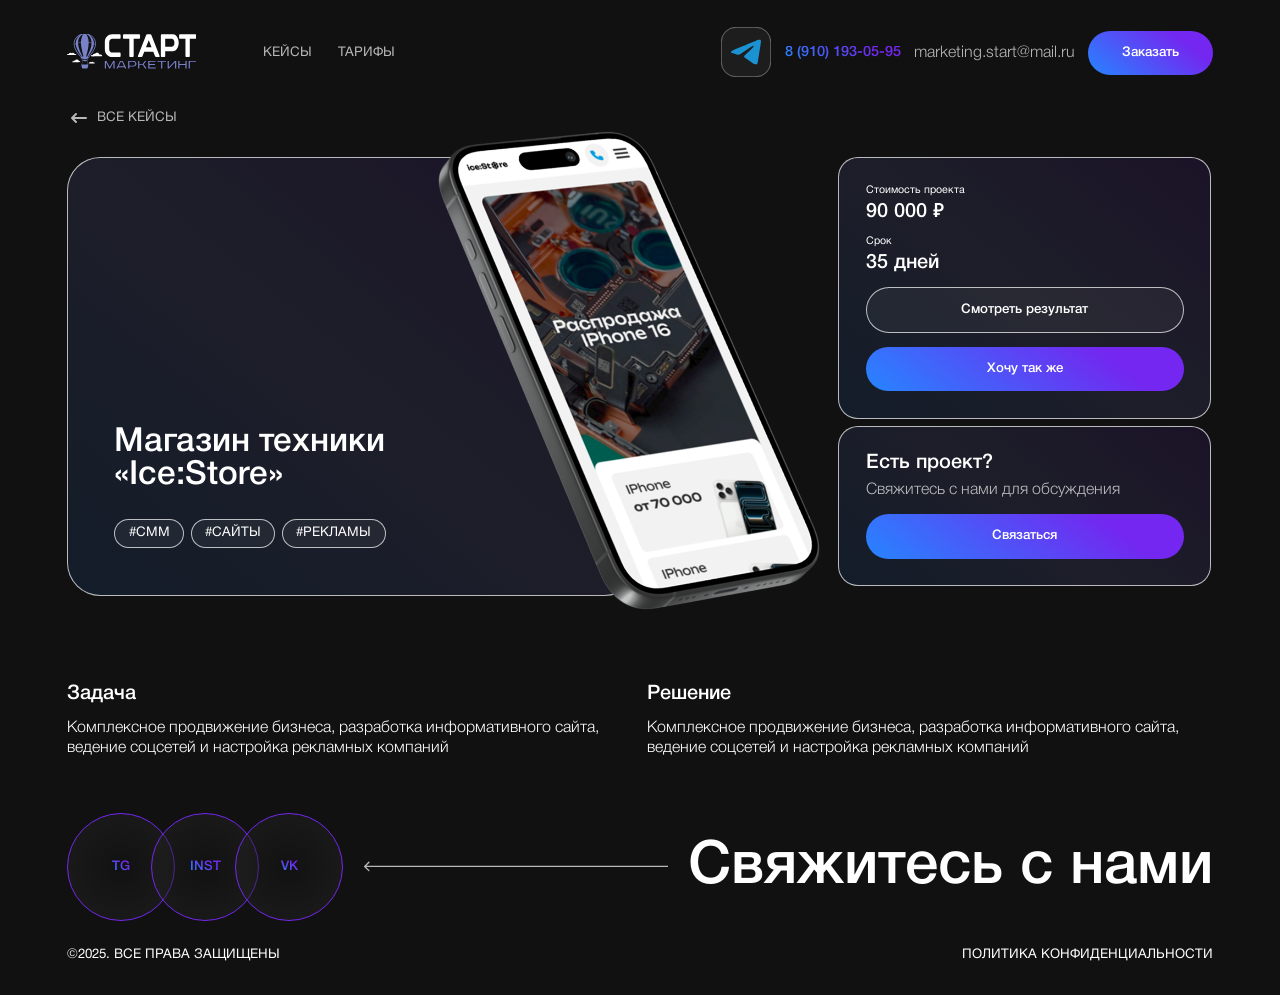
==== keys-item.html @ f18b422e "change" ====
<!DOCTYPE html>
<html lang="ru">

<head>
  <meta charset="UTF-8">
  <meta http-equiv="X-UA-Compatible" content="IE=edge">
  <meta name="viewport" content="width=device-width, initial-scale=1.0">
  <title>Document</title>
  <link rel="stylesheet" href="style/style.css">
  <link rel="stylesheet" href="./style/swiper-bundle.min.css">
</head>

<body>

  <header>
    <div class="container">
      <div class="header-l">
        <a href="/" class="logo">
          <img src="./media/icons/logo.svg" alt="">
        </a>
        <nav>
          <a href="" class="nav-item header-20">Кейсы</a>
          <a href="" class="nav-item header-20">Тарифы</a>
        </nav>

      </div>
      <div class="header-r">
        <a href="" class="tg">
          <svg width="50" height="50" viewBox="0 0 50 50" fill="none" xmlns="http://www.w3.org/2000/svg">
            <rect width="50" height="50" rx="15" fill="white" fill-opacity="0.05" />
            <rect x="0.25" y="0.25" width="49.5" height="49.5" rx="14.75" stroke="white" stroke-opacity="0.7"
              stroke-width="0.5" />
            <path
              d="M37.4558 12.8534C33.4981 14.4884 16.528 21.4998 11.8392 23.4108C8.69464 24.6348 10.5355 25.7825 10.5355 25.7825C10.5355 25.7825 13.2197 26.7004 15.5209 27.3889C17.8217 28.0775 19.0488 27.3126 19.0488 27.3126L29.863 20.0448C33.6978 17.4437 32.7776 19.5857 31.857 20.5039C29.863 22.4932 26.5651 25.6294 23.8039 28.1542C22.5768 29.2251 23.1902 30.1431 23.7274 30.6022C25.7213 32.2854 31.167 35.728 31.4736 35.9574C33.0938 37.1016 36.2808 38.7485 36.7655 35.2689L38.6829 23.2581C39.2966 19.2036 39.9101 15.4548 39.9866 14.3838C40.2169 11.7824 37.4558 12.8534 37.4558 12.8534Z"
              fill="#1B92D1" />
          </svg>
        </a>
        <a href="tel: 8 (910) 193-05-95" class="tel">8 (910) 193-05-95</a>
        <a href="mailto: marketing.start@mail.ru" class="mail">marketing.start@mail.ru</a>
        <button class="blue-button">Заказать</button>
      </div>
    </div>
  </header>

  <main>
    
    <div class="bred-crumbs">
        <div class="container">
            <svg width="24" height="24" viewBox="0 0 24 24" fill="none" xmlns="http://www.w3.org/2000/svg">
                <path d="M5 12H19M9 8L5 12L9 16" stroke="white" stroke-opacity="0.7" stroke-width="2" stroke-linecap="round" stroke-linejoin="round" />
              </svg>
            <a href="/" class="bred-crumbs-item">Все кейсы</a>
        </div>
    </div>
    <section class="keys-block">
        <div class="container">
            <div class="keys-b-l">
                <p class="keys-heading">Магазин техники «Ice:Store» </p>
                <div class="tags-wrapper">
                    <div class="tag-item">#СММ</div>
                    <div class="tag-item">#сайты</div>
                    <div class="tag-item">#рекламы</div>
                </div>
                <img class="keys-img" src="./media/keyses/1.png" alt="" class="keys-img">
            </div>
            <div class="keys-b-r">
                <div class="keys-b-t">
                    <div class="b-item">
                        <p class="heaidng">Стоимость проекта</p>
                        <p class="text">90 000 ₽</p>
                    </div>
                    <div class="b-item">
                        <p class="heaidng">Срок</p>
                        <p class="text">35 дней</p>
                    </div>
                    <div class="black-button">Смотреть результат</div>
                    <div class="blue-button">Хочу так же</div>
                </div>
                <div class="keys-b-b">
                    <p class="heading">Есть проект?</p>
                    <p class="text">Свяжитесь с нами для обсуждения</p>
                    <button class="blue-button">Связаться</button>
                </div>
            </div>
        </div>
    </section>
    <section class="solution-block">
        <div class="container">
            <div class="task">
                <h2 class="heading">Задача</h2>
                <p class="text">Комплексное продвижение бизнеса, разработка информативного сайта, ведение соцсетей и настройка рекламных компаний</p>
            </div>
            <div class="solution">
                <div class="solution-item">
                    <h3 class="heading">Решение</h3>
                    <p class="text">Комплексное продвижение бизнеса, разработка информативного сайта, ведение соцсетей и настройка рекламных компаний</p>
                </div>
            </div>
        </div>
    </section>
  </main>

  <footer>
    <div class="container">
      <div class="top">

        <div class="seti">
          <div class="seti-item tg"><span>TG</span></div>
          <div class="seti-item inst"><span>INST</span></div>
          <div class="seti-item vk"><span>VK</span></div>
        </div>
        <svg width="457" height="15" viewBox="0 0 457 15" fill="none" xmlns="http://www.w3.org/2000/svg">
          <path
            d="M0.292908 6.65715C-0.0976257 7.04768 -0.0976257 7.68084 0.292908 8.07136L6.65686 14.4353C7.04739 14.8259 7.68054 14.8259 8.07108 14.4353C8.46158 14.0448 8.46158 13.4116 8.07108 13.0211L2.41422 7.36426L8.07108 1.7074C8.46158 1.31688 8.46158 0.683714 8.07108 0.29319C7.68054 -0.0973344 7.04739 -0.0973344 6.65686 0.29319L0.292908 6.65715ZM457 7.36426V6.36426L1 6.36426V7.36426V8.36426L457 8.36426V7.36426Z"
            fill="white" fill-opacity="0.7" />
        </svg>
        <div class="seti-heading">Свяжитесь с нами</div>
      </div>
      <div class="btm">
        <a href="" class="btm-a"> ©2025. Все права защищены</a>
        <a href="" class="btm-a">Политика конфиденциальности</a>
      </div>
    </div>
  </footer>


  <script src="js/swiper-bundle.min.js"></script>
  <script src="js/app.js"></script>
</body>

</html>
---- style/style.css ----
@font-face {
  font-family: "Helvetica Neue";
  src: url("../fonts/HelveticaNeue-Medium.otf");
  font-weight: 500;
}
@font-face {
  font-family: "Helvetica Neue";
  src: url("../fonts/HelveticaNeue-Light.otf");
  font-weight: 300;
}
@font-face {
  font-family: "Helvetica Neue";
  src: url("../fonts/HelveticaNeue-Roman.otf");
  font-weight: 400;
}
* {
  margin: 0;
  padding: 0;
  box-sizing: border-box;
  text-decoration: none;
  border: none;
  outline: none;
  font-size: 16rem;
  color: white;
  font-family: "Helvetica Neue", sans-serif;
  background: none;
}

body,
html {
  font-size: 0.0520833333vw;
  background: #111;
  max-width: 100vw;
  overflow-x: hidden;
}

.container {
  width: 100%;
  max-width: 1720rem;
  margin: 0 auto;
}

header {
  padding: 40rem 0;
}
header .header-l,
header .header-r {
  display: flex;
  align-items: center;
}
header .header-l {
  gap: 100rem;
}
header .header-r {
  gap: 20rem;
}
header .tel {
  font-weight: 500;
  font-size: 22rem;
  text-transform: uppercase;
  background: linear-gradient(219deg, #7327f0 23.08%, #2685ff 100%);
  background-clip: text;
  -webkit-background-clip: text;
  -webkit-text-fill-color: transparent;
}
header .mail {
  font-weight: 300;
  font-size: 24rem;
  line-height: 130%;
  color: rgba(255, 255, 255, 0.7);
}
header .container {
  display: flex;
  align-items: center;
  justify-content: space-between;
}
header .logo {
  width: 194rem;
  position: relative;
}
header .logo img {
  width: 100%;
}

.blue-button,
.black-button {
  font-weight: 500;
  font-size: 20rem;
  color: #fff;
  display: block;
  padding: 23rem 51rem;
  background: linear-gradient(219deg, #7327f0 23.08%, #2685ff 100%);
  border-radius: 100rem;
  width: -moz-fit-content;
  width: fit-content;
}

.black-button {
  border: 0.3rem solid rgba(255, 255, 255, 0.7);
  background: rgba(255, 255, 255, 0.05);
}

.header-20 {
  font-weight: 400;
  font-size: 20rem;
  text-transform: uppercase;
  color: rgba(255, 255, 255, 0.7);
}

nav {
  display: flex;
  align-items: center;
  gap: 40rem;
}

.regular-text {
  font-weight: 300;
  font-size: 24rem;
  line-height: 130%;
  color: #fff;
}

.h1-heading {
  font-weight: 500;
  font-size: 90rem;
  line-height: 100%;
  color: #fff;
}

.h2-heading {
  font-weight: 500;
  font-size: 70rem;
  color: #fff;
}

.h3-heading {
  font-weight: 500;
  font-size: 50rem;
  color: #fff;
}

.h4-heading {
  font-weight: 500;
  font-size: 36rem;
  color: #fff;
}

.hero {
  position: relative;
  padding-bottom: 94rem;
}
.hero .bg {
  position: absolute;
  top: 50%;
  left: 50%;
  transform: translate(-50%, -50%);
  z-index: 1;
}
.hero .container {
  position: relative;
  z-index: 2;
}
.hero .hero-l {
  margin-top: 14rem;
}
.hero .lider {
  border-radius: 100rem;
  padding: 10rem 20rem;
  background: rgba(255, 255, 255, 0.05);
  position: relative;
  display: flex;
  align-items: center;
  gap: 10rem;
  width: -moz-fit-content;
  width: fit-content;
  margin-bottom: 20rem;
}
.hero .lider::before {
  content: "";
  display: block;
  background: linear-gradient(219deg, #7327f0 23.08%, #2685ff 100%);
  width: 10rem;
  height: 10rem;
  border-radius: 100rem;
}
.hero .wrapper {
  display: flex;
  justify-content: space-between;
  gap: 198rem;
}
.hero .h1-heading {
  margin-bottom: 40rem;
  max-width: 810rem;
}
.hero .h1-heading span {
  color: rgba(255, 255, 255, 0.7);
  font-weight: 500;
  font-size: 90rem;
  line-height: 100%;
}
.hero .sub-heading {
  margin-bottom: 40rem;
}
.hero .buttons {
  display: flex;
  gap: 20rem;
  align-items: center;
}
.hero .hero-r {
  width: 100%;
  max-width: 560rem;
  border: 0.5rem solid rgba(255, 255, 255, 0.7);
  border-radius: 30rem;
  padding: 32rem 40rem 50rem;
  background: linear-gradient(219deg, rgba(115, 39, 240, 0.1) 0%, rgba(139, 145, 255, 0.1) 50.47%, rgba(38, 133, 255, 0.1) 100%);
}
.hero .hero-r .blue-button {
  width: 100%;
}
.hero .hero-l-nums {
  display: flex;
  gap: 50rem;
  margin-top: 66rem;
  margin-left: 143rem;
}
.hero .hero-l-nums .item {
  display: flex;
  flex-direction: column;
  align-items: center;
}
.hero .hero-l-nums .item .heading {
  position: relative;
}
.hero .hero-l-nums .item .heading .heading-circ {
  background: linear-gradient(219deg, #7327f0 0%, #8b91ff 50.47%, #2685ff 100%);
  width: 18rem;
  height: 18rem;
  display: flex;
  justify-content: center;
  align-items: center;
  border-radius: 100rem;
  position: absolute;
  top: -11rem;
  right: -9rem;
}
.hero .hero-l-nums .item .heading .heading-circ::after {
  background: linear-gradient(219deg, #7327f0 23.08%, #2685ff 100%);
  width: 6rem;
  height: 6rem;
  content: "";
  display: block;
  border-radius: 100rem;
}
.hero .hero-l-nums .item .text {
  text-align: center;
}
.hero .hero-r-heading {
  margin-bottom: 10rem;
}
.hero .h4-heading {
  margin-bottom: 40rem;
  line-height: 120%;
}
.hero .h4-heading span {
  background: linear-gradient(219deg, #7327f0 23.08%, #2685ff 100%);
  background-clip: text;
  -webkit-background-clip: text;
  -webkit-text-fill-color: transparent;
  font-weight: 500;
  font-size: 36rem;
  line-height: 120%;
}
.hero .hero-r-wrapper {
  margin-bottom: 40rem;
  display: grid;
  grid-template-columns: repeat(3, 1fr);
  gap: 20rem;
}
.hero .hero-r-wrapper .hero-r-item {
  border: 0.3rem solid rgba(255, 255, 255, 0.7);
  border-radius: 10rem;
  padding: 10rem 10rem;
  background: rgba(255, 255, 255, 0.05);
  display: flex;
  flex-direction: column;
  align-items: center;
  justify-content: center;
}
.hero .hero-r-wrapper .hero-r-item .hero-r-item-heading {
  font-weight: 500;
  font-size: 30rem;
  background: linear-gradient(219deg, #7327f0 23.08%, #2685ff 100%);
  background-clip: text;
  -webkit-background-clip: text;
  -webkit-text-fill-color: transparent;
}
.hero .hero-r-wrapper .hero-r-item .hero-r-item-text {
  font-weight: 400;
  font-size: 18rem;
  color: #fff;
  text-align: center;
}
.hero .hero-r-list {
  margin-bottom: 40rem;
}
.hero .hero-r-list .hero-r-list-item {
  font-weight: 300;
  font-size: 20rem;
  line-height: 200%;
  color: #fff;
  list-style: inside;
}

.tarifs {
  padding-bottom: 78rem;
  position: relative;
}
.tarifs .r-bg {
  position: absolute;
  top: 397rem;
  right: 0;
  z-index: 1;
}
.tarifs .l-bg {
  position: absolute;
  top: 635rem;
  left: 0;
  z-index: 1;
}
.tarifs .container {
  position: relative;
  z-index: 2;
}
.tarifs .h2-heading {
  margin-bottom: 40rem;
}
.tarifs .wrapper {
  display: grid;
  grid-template-columns: repeat(3, 1fr);
  gap: 20rem;
}
.tarifs .wrapper .item {
  border: 0.5rem solid rgba(255, 255, 255, 0.7);
  border-radius: 30rem;
  background: linear-gradient(219deg, rgba(115, 39, 240, 0.1) 0%, rgba(139, 145, 255, 0.1) 50.47%, rgba(38, 133, 255, 0.1) 100%);
}
.tarifs .wrapper .item .tarif-img {
  width: 100%;
}
.tarifs .wrapper .item .heading {
  font-weight: 500;
  font-size: 30rem;
  color: #fff;
  margin-bottom: 40rem;
}
.tarifs .wrapper .item .item-wrapper {
  display: flex;
  justify-content: space-between;
}
.tarifs .wrapper .item .item-wrapper .item-heading {
  color: rgba(255, 255, 255, 0.7);
  margin-bottom: 10rem;
}
.tarifs .wrapper .item .item-wrapper .price {
  font-weight: 500;
  font-size: 22rem;
  text-transform: uppercase;
  text-align: right;
  background: linear-gradient(219deg, #7327f0 23.08%, #2685ff 100%);
  background-clip: text;
  -webkit-background-clip: text;
  -webkit-text-fill-color: transparent;
}
.tarifs .wrapper .item .buttons {
  display: flex;
  gap: 20rem;
  margin-top: 20rem;
}
.tarifs .wrapper .item .buttons .zakaz {
  border: 1rem solid rgba(255, 255, 255, 0.7);
  border-radius: 15rem;
  padding: 18rem 71rem;
  font-weight: 500;
  font-size: 20rem;
  color: #fff;
  width: calc(50% - 10rem);
}
.tarifs .wrapper .item .buttons .check {
  font-weight: 500;
  font-size: 20rem;
  padding: 18rem 10rem;
  color: #fff;
  border: 0.3rem solid rgba(255, 255, 255, 0.7);
  border-radius: 15rem;
  background: rgba(255, 255, 255, 0.05);
  width: calc(50% - 10rem);
  display: flex;
  align-items: center;
  justify-content: center;
}
.tarifs .wrapper .item .tarifs-info {
  padding: 40rem;
}
.tarifs .blue-button-container {
  display: flex;
  justify-content: center;
  width: 100%;
  margin-top: 40rem;
}
.tarifs .blue-button {
  padding: 23rem 66rem;
}

.nums {
  padding-bottom: 105rem;
}

.nums .container {
  display: grid;
  grid-template-columns: repeat(4, 1fr);
  gap: 20rem;
}

.nums .h1-heading {
  font-weight: 400;
  font-size: 120rem;
  line-height: 120%;
  letter-spacing: -0.04em;
  text-transform: uppercase;
}

.gradient-text {
  padding-top: 3rem;
  font-size: 160rem;
  font-weight: bold;
  background: linear-gradient(219deg, #7327f0 23.08%, #2685ff 100%);
  background-clip: border-box;
  -webkit-background-clip: text;
  -webkit-text-fill-color: #111;
  -webkit-text-stroke: 3rem transparent;
  color: transparent;
}

.keyses .container {
  display: flex;
  flex-direction: column;
  align-items: center;
}
.keyses .h2-heading {
  margin-bottom: 76rem;
}
.keyses .logo-wrapper {
  display: flex;
  align-items: center;
  gap: 20rem;
  justify-content: center;
  margin-bottom: 125rem;
}
.keyses .keyses-wrapper {
  width: 100%;
  display: flex;
  flex-direction: column;
  gap: 140rem;
}
.keyses .keys-zadacha {
  max-width: 900rem;
}
.keyses .keys-text-heading {
  font-weight: 500;
  font-size: 30rem;
  color: rgba(255, 255, 255, 0.7);
  margin-bottom: 10rem;
}
.keyses .keys-desc {
  font-weight: 500;
  font-size: 30rem;
  color: #fff;
  margin-bottom: 57rem;
}
.keyses .blue-button {
  border-radius: 15rem;
  padding: 23rem 62rem;
}
.keyses .keys-item {
  position: relative;
}
.keyses .keys-item::before {
  content: "";
  display: block;
  width: 1807rem;
  height: 613rem;
  position: absolute;
  z-index: 1;
  filter: blur(200rem);
  background: linear-gradient(219deg, rgba(115, 39, 240, 0.1) 0%, rgba(139, 145, 255, 0.1) 50.47%, rgba(38, 133, 255, 0.1) 100%);
  top: 0;
  left: 0;
  z-index: 1;
}
.keyses .keys-item:nth-child(even) .keyses-info {
  margin-left: 290rem;
  display: flex;
  flex-direction: column;
  align-items: flex-end;
}
.keyses .keys-item:nth-child(even) .keys-zadacha {
  display: flex;
  flex-direction: column;
  align-items: flex-end;
}
.keyses .keys-item:nth-child(even) .keys-desc {
  text-align: right;
}
.keyses .keys-item:nth-child(even) .keys-img {
  left: 0;
  top: -119rem;
}
.keyses .keys-item .keyses-info {
  border: 0.5rem solid rgba(255, 255, 255, 0.7);
  border-radius: 50rem;
  padding: 100rem;
  width: 1430rem;
  background: linear-gradient(219deg, rgba(115, 39, 240, 0.1) 0%, rgba(139, 145, 255, 0.1) 50.47%, rgba(38, 133, 255, 0.1) 100%);
  position: relative;
  z-index: 2;
}
.keyses .keys-item .keys-img {
  position: absolute;
  width: 742rem;
  height: 922rem;
  top: -119rem;
  right: 0rem;
  z-index: 3;
}
.keyses .keys-item .h3-heading {
  margin-bottom: 40rem;
}
.keyses .keys-item .type-wrapper {
  display: flex;
  gap: 10rem;
  margin-bottom: 40rem;
}
.keyses .keys-item .type-wrapper .item {
  border: 0.5rem solid rgba(255, 255, 255, 0.7);
  border-radius: 100rem;
  padding: 10rem 20rem;
  background: rgba(255, 255, 255, 0.05);
  font-weight: 400;
  font-size: 20rem;
  text-transform: uppercase;
  color: #fff;
}
.keyses {
  padding-bottom: 161rem;
}

.mt100 {
  margin-top: 100rem;
}

footer .top {
  display: flex;
  align-items: center;
  justify-content: space-between;
}
footer .top svg {
  width: 456rem;
}
footer .seti {
  display: flex;
  align-items: center;
}
footer .seti-item {
  border-radius: 200rem;
  width: 163rem;
  height: 163rem;
  display: flex;
  justify-content: center;
  align-items: center;
  background: radial-gradient(67.59% 67.59% at 50.12% 50.13%, rgba(17, 17, 17, 0.4392156863) 0%, rgba(43, 43, 43, 0.4196078431) 100%);
  border: 1rem solid #7327f0;
}
footer .seti-item:nth-child(3) {
  margin-left: -37rem;
}
footer .seti-item:nth-child(2) {
  margin-left: -37rem;
}
footer .seti-item span {
  font-weight: 500;
  font-size: 20rem;
  background: linear-gradient(219deg, #7327f0 23.08%, #2685ff 100%);
  background-clip: text;
  -webkit-background-clip: text;
  -webkit-text-fill-color: transparent;
}
footer .seti-heading {
  font-weight: 500;
  font-size: 90rem;
  line-height: 100%;
  color: #fff;
}
footer .btm {
  margin-top: 40rem;
  display: flex;
  align-items: center;
  justify-content: space-between;
  margin-bottom: 50rem;
}
footer .btm-a {
  font-weight: 400;
  font-size: 20rem;
  text-transform: uppercase;
  color: #fff;
}

.bred-crumbs {
  padding-bottom: 40rem;
}
.bred-crumbs .bred-crumbs-item {
  font-family: "Helvetica Neue", sans-serif;
  font-weight: 400;
  font-size: 20rem;
  text-transform: uppercase;
  color: rgba(255, 255, 255, 0.7);
}
.bred-crumbs .container {
  display: flex;
  align-items: center;
  gap: 10rem;
}

.keyses-page-heading {
  width: 100%;
}
.keyses-page-heading .keyses-heading {
  font-family: "Helvetica Neue", sans-serif;
  font-weight: 500;
  font-size: 70rem;
  background: linear-gradient(67deg, #fff 0%, #d0d4de 49.72%, #fff 100%);
  background-clip: text;
  -webkit-background-clip: text;
  -webkit-text-fill-color: transparent;
  margin-bottom: 10rem;
}
.keyses-page-heading .desc {
  font-family: "Helvetica Neue", sans-serif;
  font-weight: 300;
  font-size: 24rem;
  line-height: 130%;
  background: linear-gradient(67deg, #fff 0%, #d0d4de 49.72%, #fff 100%);
  background-clip: text;
  -webkit-background-clip: text;
  -webkit-text-fill-color: transparent;
  margin-bottom: 40rem;
}
.keyses-page-heading .categories-wrapper {
  display: flex;
  gap: 20rem;
  margin-bottom: 130rem;
}
.keyses-page-heading .categories-wrapper .category-item {
  font-family: "Helvetica Neue", sans-serif;
  font-weight: 400;
  font-size: 20rem;
  text-transform: uppercase;
  color: #fff;
  border: 0.5rem solid rgba(255, 255, 255, 0.7);
  border-radius: 100rem;
  padding: 10rem 20rem;
  background: rgba(255, 255, 255, 0.05);
}

.keys-block .container {
  display: flex;
  gap: 300rem;
}
.keys-block .keys-b-l {
  border: 0.5rem solid rgba(255, 255, 255, 0.7);
  border-radius: 50rem;
  padding: 70rem;
  width: 857rem;
  height: 658rem;
  position: relative;
  background: linear-gradient(219deg, rgba(115, 39, 240, 0.1) 0%, rgba(139, 145, 255, 0.1) 50.47%, rgba(38, 133, 255, 0.1) 100%);
  display: flex;
  flex-direction: column;
  justify-content: flex-end;
}
.keys-block .keys-b-l .keys-img {
  position: absolute;
  width: 612rem;
  height: 761rem;
  top: -66rem;
  right: -290rem;
}
.keys-block .keys-b-l .keys-heading {
  font-family: "Helvetica Neue", sans-serif;
  font-weight: 500;
  font-size: 50rem;
  color: #fff;
  max-width: 450rem;
}
.keys-block .keys-b-l .tags-wrapper {
  display: flex;
  gap: 10rem;
  margin-top: 40rem;
  flex-wrap: wrap;
  max-width: 450rem;
}
.keys-block .keys-b-l .tags-wrapper .tag-item {
  font-family: "Helvetica Neue", sans-serif;
  font-weight: 400;
  font-size: 20rem;
  text-transform: uppercase;
  color: #fff;
  border: 0.5rem solid rgba(255, 255, 255, 0.7);
  border-radius: 100rem;
  padding: 10rem 20rem;
  background: rgba(255, 255, 255, 0.05);
}
.keys-block .keys-b-r {
  width: 560rem;
}
.keys-block .keys-b-r .keys-b-t {
  display: flex;
  flex-direction: column;
  gap: 20rem;
  border: 0.5rem solid rgba(255, 255, 255, 0.7);
  border-radius: 30rem;
  padding: 40rem;
  background: linear-gradient(219deg, rgba(115, 39, 240, 0.1) 0%, rgba(139, 145, 255, 0.1) 50.47%, rgba(38, 133, 255, 0.1) 100%);
}
.keys-block .keys-b-r .keys-b-t .black-button, .keys-block .keys-b-r .keys-b-t .blue-button {
  width: 100%;
  text-align: center;
}
.keys-block .keys-b-r .keys-b-t .b-item .heading {
  font-family: "Helvetica Neue", sans-serif;
  font-weight: 300;
  font-size: 24rem;
  line-height: 130%;
  color: rgba(255, 255, 255, 0.7);
  margin-bottom: 10rem;
}
.keys-block .keys-b-r .keys-b-t .b-item .text {
  font-family: "Helvetica Neue", sans-serif;
  font-weight: 500;
  font-size: 30rem;
  color: #fff;
}
.keys-block .keys-b-r .keys-b-t .b-item {
  display: flex;
  flex-direction: column;
  gap: 10rem;
}
.keys-block .keys-b-r .keys-b-b {
  border: 0.5rem solid rgba(255, 255, 255, 0.7);
  border-radius: 30rem;
  margin-top: 10rem;
  padding: 40rem;
  background: linear-gradient(219deg, rgba(115, 39, 240, 0.1) 0%, rgba(139, 145, 255, 0.1) 50.47%, rgba(38, 133, 255, 0.1) 100%);
}
.keys-block .keys-b-r .keys-b-b .heading {
  font-family: "Helvetica Neue", sans-serif;
  font-weight: 500;
  font-size: 30rem;
  color: #fff;
}
.keys-block .keys-b-r .keys-b-b .text {
  font-family: "Helvetica Neue", sans-serif;
  font-weight: 300;
  font-size: 24rem;
  line-height: 130%;
  color: rgba(255, 255, 255, 0.7);
  margin-top: 10rem;
  margin-bottom: 20rem;
}
.keys-block .keys-b-r .keys-b-b .blue-button {
  width: 100%;
  text-align: center;
}

.solution-block {
  margin-top: 133rem;
  margin-bottom: 80rem;
}
.solution-block .container {
  display: flex;
  gap: 20rem;
}
.solution-block .task .heading, .solution-block .solution .heading {
  font-family: "Helvetica Neue", sans-serif;
  font-weight: 500;
  font-size: 30rem;
  color: #fff;
  margin-bottom: 20rem;
}
.solution-block .task .text, .solution-block .solution .text {
  font-family: "Helvetica Neue", sans-serif;
  font-weight: 300;
  font-size: 24rem;
  line-height: 130%;
  color: #fff;
}

.need {
  margin-bottom: 100rem;
}
.need .container {
  border: 0.5rem solid rgba(255, 255, 255, 0.7);
  border-radius: 30rem;
  padding: 40rem;
  background: linear-gradient(219deg, rgba(115, 39, 240, 0.1) 0%, rgba(139, 145, 255, 0.1) 50.47%, rgba(38, 133, 255, 0.1) 100%);
}
.need .heading {
  font-family: "Helvetica Neue", sans-serif;
  font-weight: 500;
  font-size: 30rem;
  color: #fff;
  margin-bottom: 10rem;
}
.need .text {
  font-family: "Helvetica Neue", sans-serif;
  font-weight: 300;
  font-size: 24rem;
  line-height: 130%;
  color: rgba(255, 255, 255, 0.7);
}
.need .blue-button {
  margin-top: 20rem;
  border-radius: 15rem;
}/*# sourceMappingURL=style.css.map */
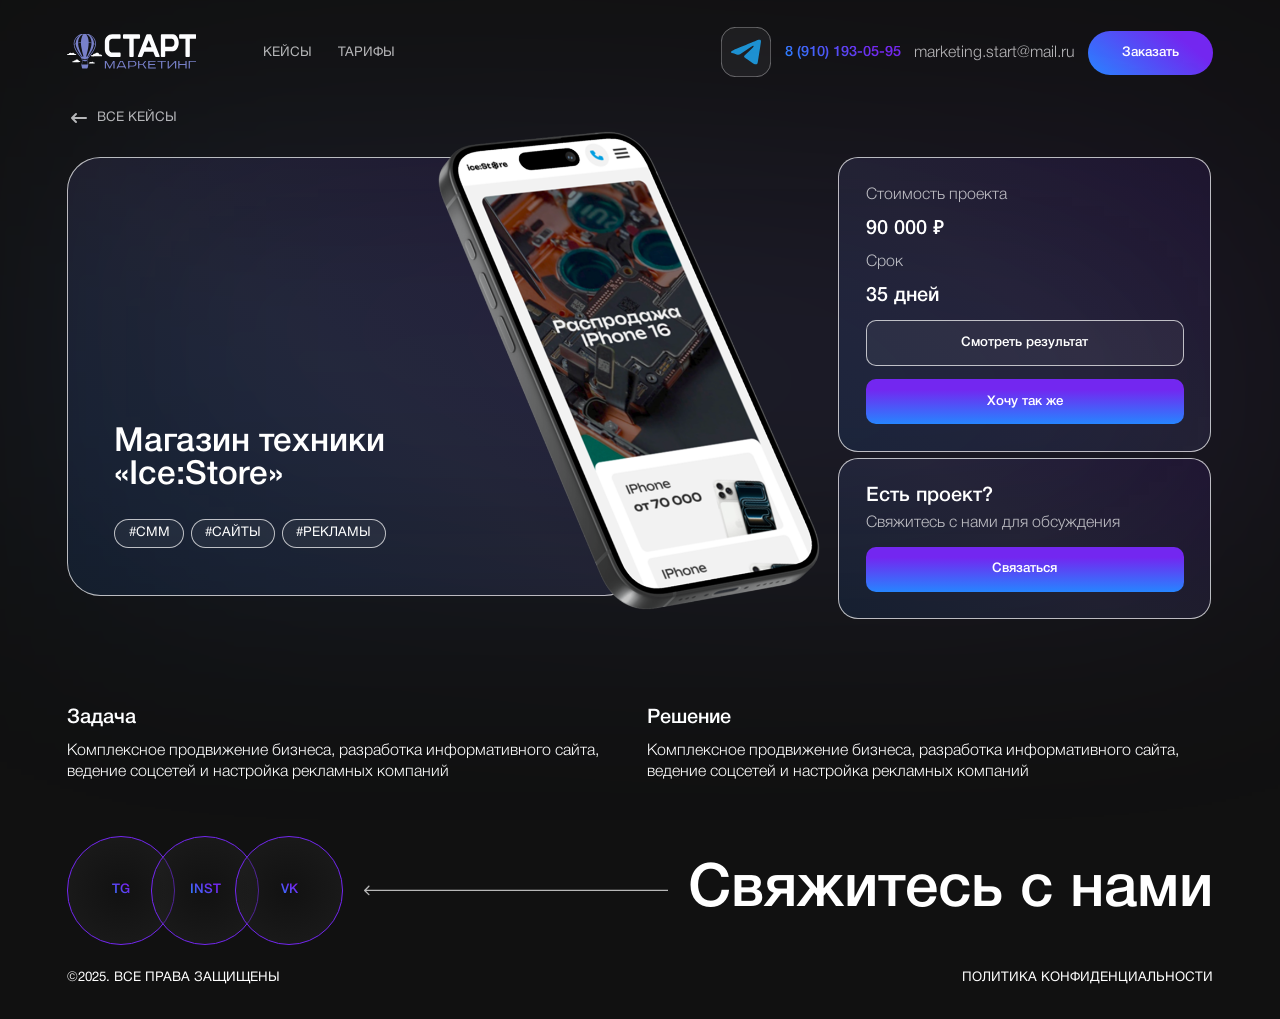
==== commit 393e82f4: "change" ====
--- a/keys-item.html
+++ b/keys-item.html
@@ -66,11 +66,11 @@
             <div class="keys-b-r">
                 <div class="keys-b-t">
                     <div class="b-item">
-                        <p class="heaidng">Стоимость проекта</p>
+                        <p class="heading">Стоимость проекта</p>
                         <p class="text">90 000 ₽</p>
                     </div>
                     <div class="b-item">
-                        <p class="heaidng">Срок</p>
+                        <p class="heading">Срок</p>
                         <p class="text">35 дней</p>
                     </div>
                     <div class="black-button">Смотреть результат</div>
--- a/style/style.css
+++ b/style/style.css
@@ -409,6 +409,7 @@
 }
 .tarifs .blue-button {
   padding: 23rem 66rem;
+  border-radius: 15rem;
 }
 
 .nums {
@@ -671,9 +672,32 @@
   background: rgba(255, 255, 255, 0.05);
 }
 
+.keys-block .blue-button {
+  background: linear-gradient(180deg, #7327f0 23.08%, #2685ff 100%);
+}
 .keys-block .container {
+  position: relative;
+}
+.keys-block .container::after {
+  content: "";
+  display: block;
+  width: 1807rem;
+  height: 613rem;
+  position: absolute;
+  z-index: 1;
+  filter: blur(200rem);
+  background: linear-gradient(219deg, rgba(115, 39, 240, 0.1) 0%, rgba(139, 145, 255, 0.1) 50.47%, rgba(38, 133, 255, 0.1) 100%);
+  top: 0;
+  left: 0;
+  z-index: 1;
+}
+.keys-block .container {
   display: flex;
   gap: 300rem;
+}
+.keys-block .keys-b-l, .keys-block .keys-b-r {
+  position: relative;
+  z-index: 2;
 }
 .keys-block .keys-b-l {
   border: 0.5rem solid rgba(255, 255, 255, 0.7);
@@ -734,6 +758,7 @@
 .keys-block .keys-b-r .keys-b-t .black-button, .keys-block .keys-b-r .keys-b-t .blue-button {
   width: 100%;
   text-align: center;
+  border-radius: 15rem;
 }
 .keys-block .keys-b-r .keys-b-t .b-item .heading {
   font-family: "Helvetica Neue", sans-serif;
@@ -779,6 +804,7 @@
 .keys-block .keys-b-r .keys-b-b .blue-button {
   width: 100%;
   text-align: center;
+  border-radius: 15rem;
 }
 
 .solution-block {
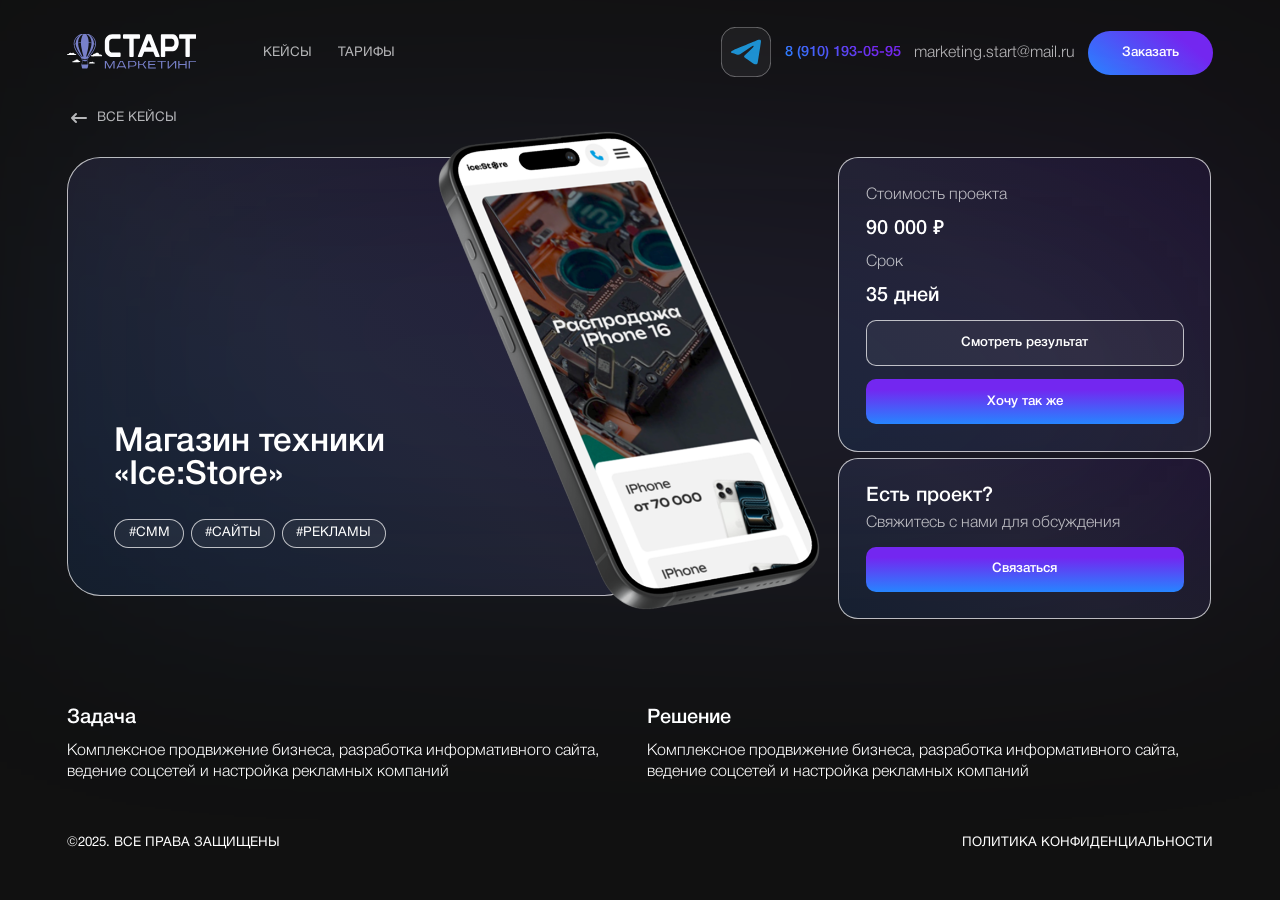
==== commit d2bcf5e4: "change" ====
--- a/keys-item.html
+++ b/keys-item.html
@@ -102,20 +102,6 @@
 
   <footer>
     <div class="container">
-      <div class="top">
-
-        <div class="seti">
-          <div class="seti-item tg"><span>TG</span></div>
-          <div class="seti-item inst"><span>INST</span></div>
-          <div class="seti-item vk"><span>VK</span></div>
-        </div>
-        <svg width="457" height="15" viewBox="0 0 457 15" fill="none" xmlns="http://www.w3.org/2000/svg">
-          <path
-            d="M0.292908 6.65715C-0.0976257 7.04768 -0.0976257 7.68084 0.292908 8.07136L6.65686 14.4353C7.04739 14.8259 7.68054 14.8259 8.07108 14.4353C8.46158 14.0448 8.46158 13.4116 8.07108 13.0211L2.41422 7.36426L8.07108 1.7074C8.46158 1.31688 8.46158 0.683714 8.07108 0.29319C7.68054 -0.0973344 7.04739 -0.0973344 6.65686 0.29319L0.292908 6.65715ZM457 7.36426V6.36426L1 6.36426V7.36426V8.36426L457 8.36426V7.36426Z"
-            fill="white" fill-opacity="0.7" />
-        </svg>
-        <div class="seti-heading">Свяжитесь с нами</div>
-      </div>
       <div class="btm">
         <a href="" class="btm-a"> ©2025. Все права защищены</a>
         <a href="" class="btm-a">Политика конфиденциальности</a>
